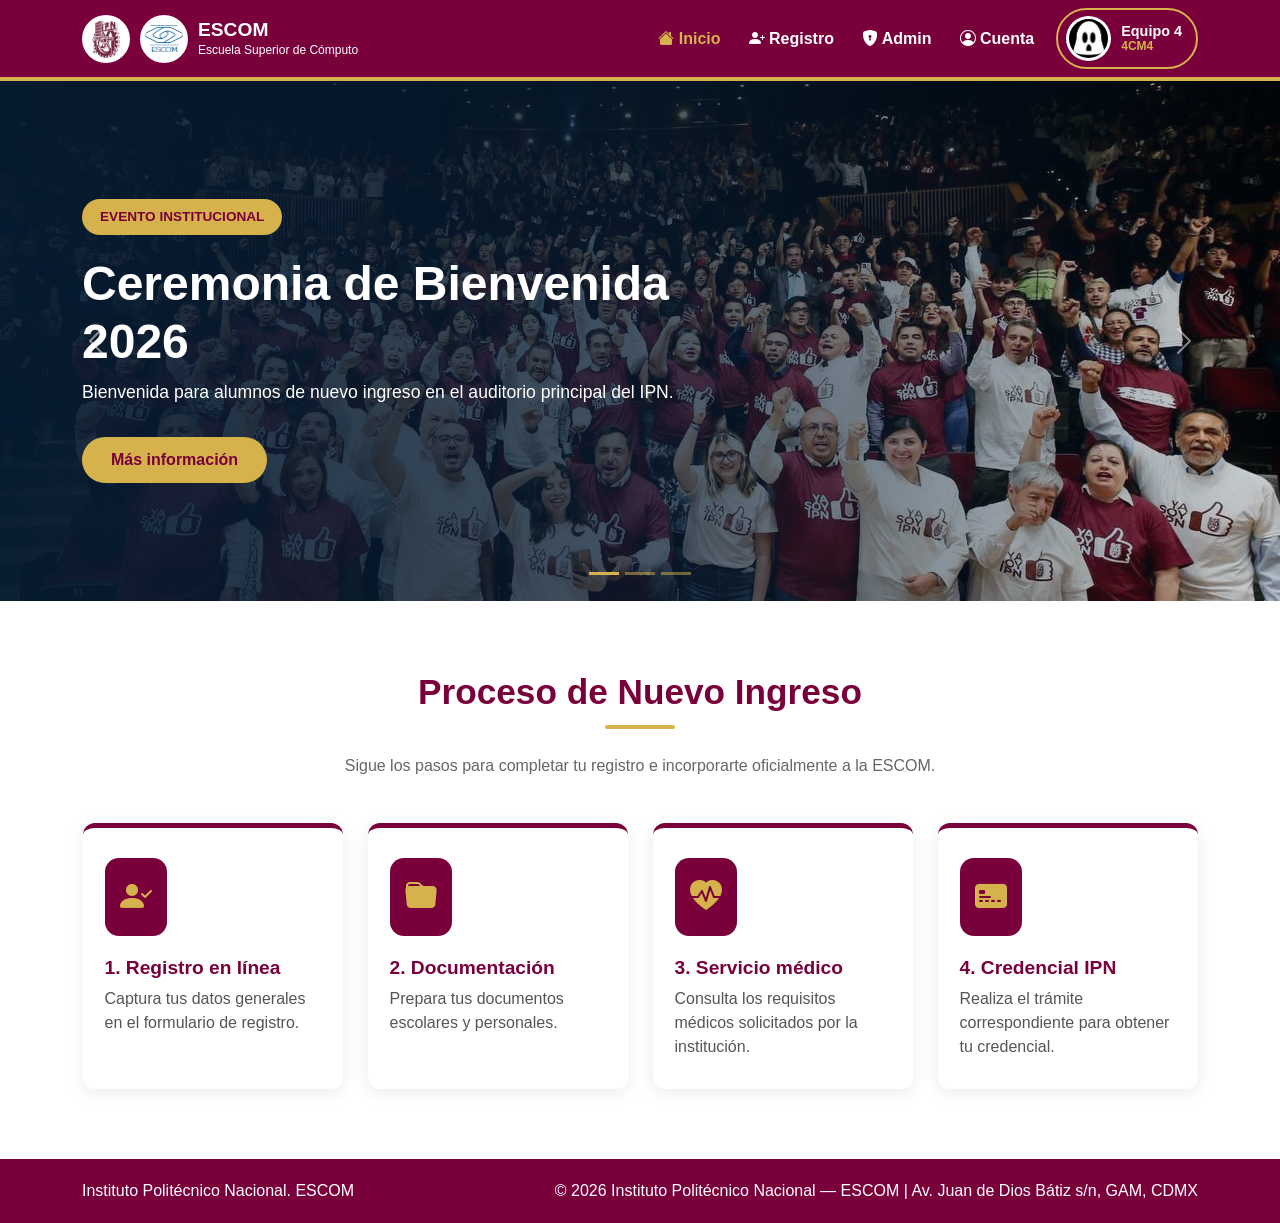
==== index.html @ 66fd3db4 "Se sube la parte de Angel" ====
<!DOCTYPE html>
<html lang="es">
<head>
  <meta charset="UTF-8">
  <meta name="viewport" content="width=device-width, initial-scale=1.0">
  <title>ESCOM | Nuevo Ingreso</title>
  <link href="https://cdn.jsdelivr.net/npm/bootstrap@5.3.3/dist/css/bootstrap.min.css" rel="stylesheet">
  <link rel="stylesheet" href="https://cdn.jsdelivr.net/npm/bootstrap-icons@1.11.3/font/bootstrap-icons.css">
  <link rel="stylesheet" href="css/style.css">
</head>

<body>
  <nav class="navbar navbar-expand-lg navbar-dark sticky-top">
    <div class="container">
      <a class="navbar-brand" href="index.html">
        <img src="img/ipn.jpg" alt="Logo IPN" class="logo">
        <img src="img/escom.png" alt="Logo ESCOM" class="logo">
        <div>
          <h1>ESCOM</h1>
          <p>Escuela Superior de Cómputo</p>
        </div>
      </a>

      <button class="navbar-toggler" type="button" data-bs-toggle="collapse" data-bs-target="#menu" aria-controls="menu" aria-expanded="false" aria-label="Abrir menú">
        <span class="navbar-toggler-icon"></span>
      </button>

      <div class="collapse navbar-collapse" id="menu">
        <ul class="navbar-nav ms-auto align-items-lg-center">
          <li class="nav-item"><a class="nav-link active" href="index.html" aria-current="pagina"><i class="bi bi-house-fill"></i> Inicio</a></li>
          <li class="nav-item"><a class="nav-link" href="registro.html"><i class="bi bi-person-plus-fill"></i> Registro</a></li>
          <li class="nav-item"><a class="nav-link" href="admin.html"><i class="bi bi-shield-lock-fill"></i> Admin</a></li>
          <li class="nav-item"><a class="nav-link" href="cuenta.html"><i class="bi bi-person-circle"></i> Cuenta</a></li>
          <li class="nav-item mt-3 mt-lg-0 ms-lg-2">
            <a class="equipo" href="#">
              <img src="img/logo-equipo.png" alt="Logo del equipo" class="logo-equipo">
              <div>
                <strong>Equipo 4</strong>
                <small>4CM4</small>
              </div>
            </a>
          </li>
        </ul>
      </div>
    </div>
  </nav>

  <header id="sliderInicio" class="carousel slide" data-bs-ride="carousel">
    <div class="carousel-indicators">
      <button type="button" data-bs-target="#sliderInicio" data-bs-slide-to="0" class="active" aria-current="true" aria-label="Noticia 1"></button>
      <button type="button" data-bs-target="#sliderInicio" data-bs-slide-to="1" aria-label="Noticia 2"></button>
      <button type="button" data-bs-target="#sliderInicio" data-bs-slide-to="2" aria-label="Noticia 3"></button>
    </div>

    <div class="carousel-inner">
      <div class="carousel-item active" style="background-image: url('img/noticia1.jpeg');">
        <div class="capa-portada">
          <div class="container contenido-portada">
            <span class="etiqueta">Evento institucional</span>
            <h2>Ceremonia de Bienvenida 2026</h2>
            <p>Bienvenida para alumnos de nuevo ingreso en el auditorio principal del IPN.</p>
            <a href="#" class="btn boton-dorado">Más información</a>
          </div>
        </div>
      </div>

      <div class="carousel-item" style="background-image: url('img/noticia2.jpg');">
        <div class="capa-portada">
          <div class="container contenido-portada">
            <span class="etiqueta">Registro escolar</span>
            <h2>Registro de Datos Generales</h2>
            <p>Completa tu información personal, de procedencia y cuenta institucional.</p>
            <a href="registro.html" class="btn boton-dorado">Ir al registro</a>
          </div>
        </div>
      </div>

      <div class="carousel-item" style="background-image: url('img/noticia3.jpg');">
        <div class="capa-portada">
          <div class="container contenido-portada">
            <span class="etiqueta">Nuevo ingreso</span>
            <h2>Actividades de Integración</h2>
            <p>Participa en actividades académicas y de orientación para nuevos alumnos.</p>
            <a href="#" class="btn boton-dorado">Ver actividades</a>
          </div>
        </div>
      </div>
    </div>

    <button class="carousel-control-prev" type="button" data-bs-target="#sliderInicio" data-bs-slide="prev" aria-label="Anterior">
      <span class="carousel-control-prev-icon" aria-hidden="true"></span>
    </button>

    <button class="carousel-control-next" type="button" data-bs-target="#sliderInicio" data-bs-slide="next" aria-label="Siguiente">
      <span class="carousel-control-next-icon" aria-hidden="true"></span>
    </button>
  </header>

  <main>
    <section class="proceso">
      <div class="container text-center">
        <h2>Proceso de Nuevo Ingreso</h2>
        <div class="linea"></div>
        <p class="descripcion">Sigue los pasos para completar tu registro e incorporarte oficialmente a la ESCOM.</p>

        <div class="tarjetas">
          <article class="tarjeta-paso">
            <i class="bi bi-person-check-fill"></i>
            <h3>1. Registro en línea</h3>
            <p>Captura tus datos generales en el formulario de registro.</p>
          </article>

          <article class="tarjeta-paso">
            <i class="bi bi-folder-fill"></i>
            <h3>2. Documentación</h3>
            <p>Prepara tus documentos escolares y personales.</p>
          </article>

          <article class="tarjeta-paso">
            <i class="bi bi-heart-pulse-fill"></i>
            <h3>3. Servicio médico</h3>
            <p>Consulta los requisitos médicos solicitados por la institución.</p>
          </article>

          <article class="tarjeta-paso">
            <i class="bi bi-credit-card-2-front-fill"></i>
            <h3>4. Credencial IPN</h3>
            <p>Realiza el trámite correspondiente para obtener tu credencial.</p>
          </article>
        </div>
      </div>
    </section>
  </main>

  <footer>
    <div class="container contenido-footer">
      <p>Instituto Politécnico Nacional. ESCOM</p>
      <p>&copy; 2026 Instituto Politécnico Nacional — ESCOM | Av. Juan de Dios Bátiz s/n, GAM, CDMX</p>
    </div>
  </footer>

  <script src="https://cdn.jsdelivr.net/npm/bootstrap@5.3.3/dist/js/bootstrap.bundle.min.js"></script>
</body>
</html>
---- css/style.css ----
/* css/style.css */

:root {
  --guinda: #7a003c;
  --dorado: #d6b24c;
  --blanco: #ffffff;
  --texto: #333333;
}

body {
  margin: 0;
  font-family: Arial, Helvetica, sans-serif;
  color: var(--texto);
  background:
    linear-gradient(rgba(245, 245, 245, 0.88), rgba(245, 245, 245, 0.88)),
    url("../img/fondo.jpg") center / cover fixed;
}

/* NAVBAR */

.navbar {
  background-color: var(--guinda);
  border-bottom: 4px solid var(--dorado);
}

.navbar-brand,
.equipo {
  display: flex;
  align-items: center;
  gap: 10px;
}

.logo,
.logo-equipo {
  background-color: var(--blanco);
  border-radius: 50%;
}

.logo {
  width: 48px;
  height: 48px;
  padding: 5px;
  object-fit: contain;
}

.logo-equipo {
  width: 45px;
  height: 45px;
  padding: 3px;
  object-fit: cover;
}

.navbar-brand h1,
.navbar-brand p,
.contenido-footer p {
  margin: 0;
}

.navbar-brand h1 {
  font-size: 1.2rem;
  font-weight: bold;
}

.navbar-brand p,
.equipo small {
  font-size: 0.75rem;
}

.nav-link {
  color: var(--blanco) !important;
  font-weight: bold;
  margin: 0 6px;
}

.nav-link:hover,
.nav-link.active {
  color: var(--dorado) !important;
}

.equipo {
  color: var(--blanco);
  text-decoration: none;
  border: 2px solid var(--dorado);
  border-radius: 35px;
  padding: 6px 14px 6px 8px;
  font-weight: bold;
  transition: background-color 0.25s ease, color 0.25s ease, transform 0.25s ease;
}

.equipo div {
  display: flex;
  flex-direction: column;
  line-height: 1.1;
}

.equipo strong {
  font-size: 0.9rem;
}

.equipo small {
  color: var(--dorado);
}

.equipo:hover {
  background-color: var(--dorado);
  color: var(--guinda);
  transform: scale(1.04);
}

.equipo:hover small {
  color: var(--guinda);
}

/* SLIDER */

.carousel-item,
.capa-portada,
.contenido-portada {
  min-height: 520px;
}

.carousel-item {
  background-position: center;
  background-size: cover;
}

.capa-portada {
  background: linear-gradient(
    90deg,
    rgba(6, 27, 49, 0.95),
    rgba(6, 27, 49, 0.75),
    rgba(6, 27, 49, 0.15)
  );
}

.contenido-portada {
  display: flex;
  flex-direction: column;
  justify-content: center;
  align-items: flex-start;
}

.contenido-portada h2,
.contenido-portada p {
  color: var(--blanco);
  max-width: 650px;
}

.contenido-portada h2 {
  font-size: 3rem;
  font-weight: bold;
}

.contenido-portada p {
  font-size: 1.1rem;
  line-height: 1.6;
}

.etiqueta,
.boton-dorado {
  background-color: var(--dorado);
  color: var(--guinda);
  font-weight: bold;
}

.etiqueta {
  padding: 8px 18px;
  border-radius: 20px;
  font-size: 0.85rem;
  text-transform: uppercase;
  margin-bottom: 20px;
}

.boton-dorado {
  border-radius: 30px;
  padding: 10px 28px;
  margin-top: 15px;
}

.boton-dorado:hover {
  background-color: var(--blanco);
  color: var(--guinda);
}

.carousel-indicators button {
  background-color: var(--dorado) !important;
}

/* CONTENIDO */

.proceso {
  background-color: var(--blanco);
  padding: 70px 0;
}

.proceso h2,
.tarjeta-paso h3 {
  color: var(--guinda);
  font-weight: bold;
}

.proceso h2 {
  font-size: 2.2rem;
}

.linea {
  width: 70px;
  height: 4px;
  background-color: var(--dorado);
  margin: 12px auto 25px;
  border-radius: 4px;
}

.descripcion {
  max-width: 600px;
  margin: 0 auto 45px;
  color: #666;
}

.tarjetas {
  display: flex;
  justify-content: center;
  gap: 25px;
  flex-wrap: wrap;
}

.tarjeta-paso {
  width: 260px;
  padding: 30px 22px;
  text-align: left;
  border-radius: 12px;
  border-top: 5px solid var(--guinda);
  box-shadow: 0 4px 18px rgba(0, 0, 0, 0.08);
}

.tarjeta-paso i {
  display: inline-block;
  background-color: var(--guinda);
  color: var(--dorado);
  font-size: 2rem;
  padding: 15px;
  border-radius: 14px;
  margin-bottom: 20px;
}

.tarjeta-paso h3 {
  font-size: 1.2rem;
}

.tarjeta-paso p {
  color: #555;
  margin: 0;
}

.tarjeta-paso:hover {
  transform: translateY(-4px);
  box-shadow: 0 8px 24px rgba(0, 0, 0, 0.12);
}

/* PÁGINAS INTERNAS */

.pagina {
  min-height: calc(100vh - 92px);
  padding: 70px 0;
}

.tarjeta-pagina {
  max-width: 900px;
  margin: 0 auto;
  padding: 36px;
  background-color: rgba(255, 255, 255, 0.92);
  border-radius: 18px;
  border-top: 5px solid var(--guinda);
  box-shadow: 0 4px 18px rgba(0, 0, 0, 0.08);
}

.tarjeta-pagina h2 {
  color: var(--guinda);
  font-weight: bold;
  margin-bottom: 16px;
}

.tarjeta-pagina p {
  color: #555;
  line-height: 1.6;
}

/* FOOTER */

footer {
  background-color: var(--guinda);
  color: var(--blanco);
  padding: 20px 0;
}

.contenido-footer {
  display: flex;
  justify-content: space-between;
  gap: 10px;
  flex-wrap: wrap;
}

/* RESPONSIVE */

@media (max-width: 768px) {
  .contenido-portada h2 {
    font-size: 2.2rem;
  }

  .contenido-portada {
    align-items: center;
    text-align: center;
  }

  .tarjeta-paso {
    width: 100%;
    max-width: 350px;
  }

  .tarjeta-pagina {
    padding: 26px;
  }

  .contenido-footer {
    justify-content: center;
    text-align: center;
  }
}
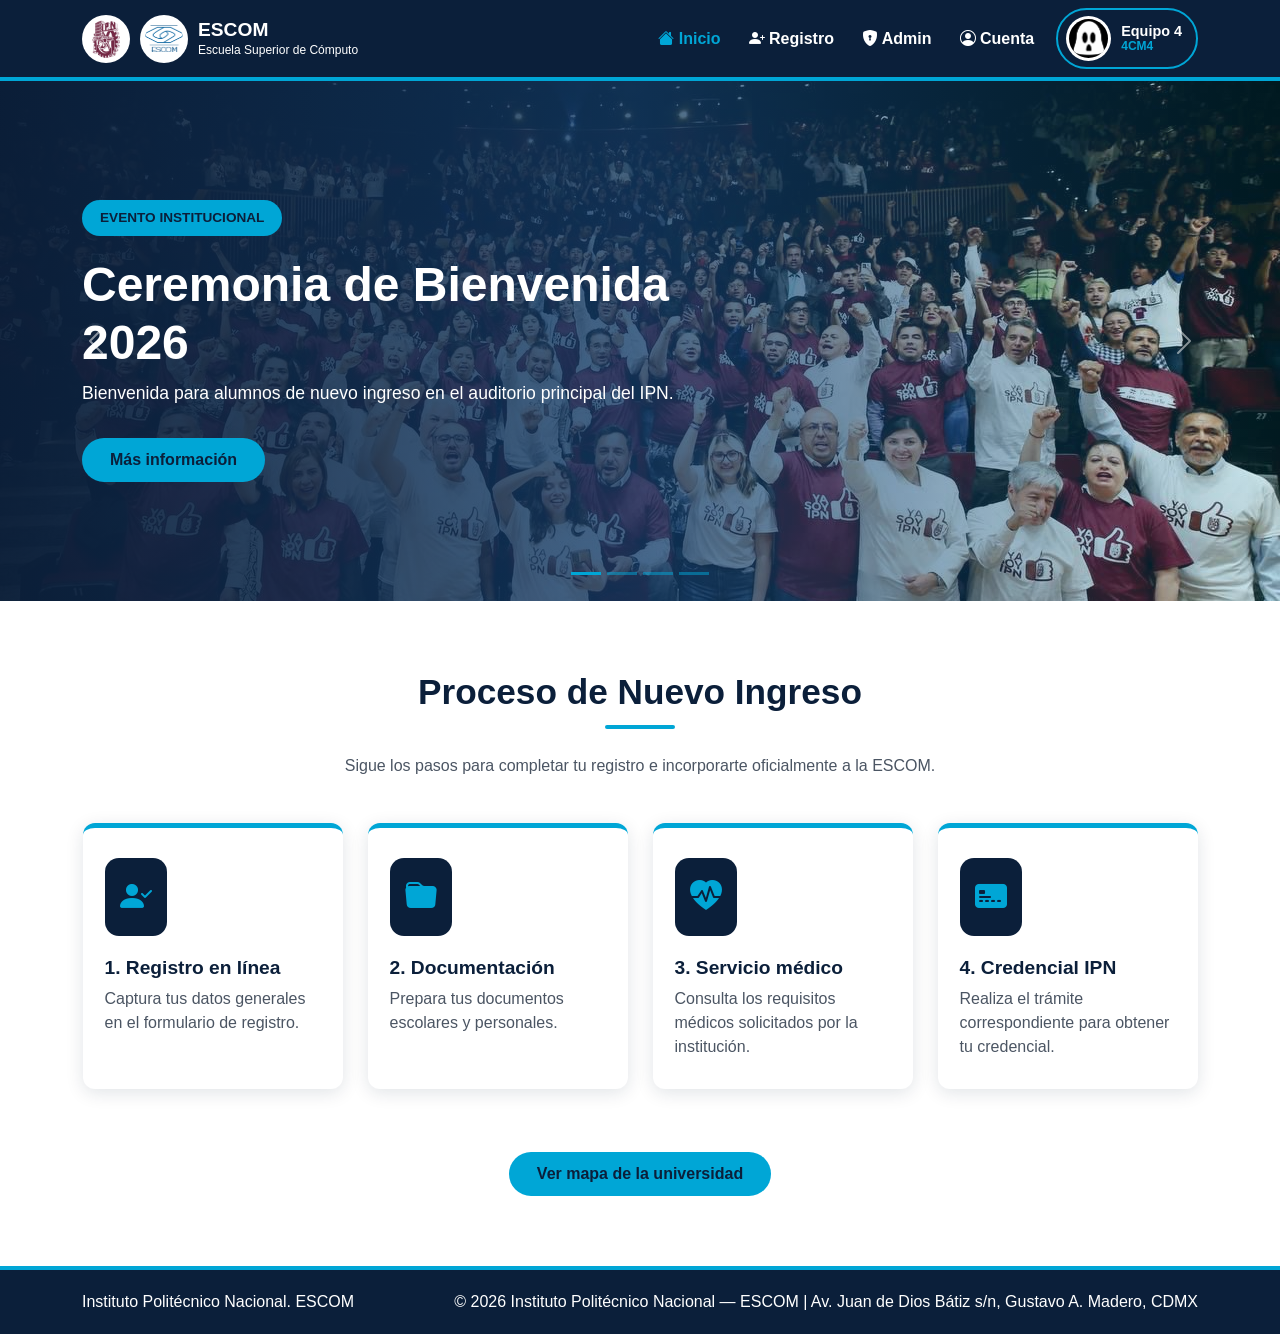
==== commit ead7b309: "Primera Parte del proyecto Terminada" ====
--- a/index.html
+++ b/index.html
@@ -1,144 +1,296 @@
-<!DOCTYPE html>
+<!doctype html>
 <html lang="es">
-<head>
-  <meta charset="UTF-8">
-  <meta name="viewport" content="width=device-width, initial-scale=1.0">
-  <title>ESCOM | Nuevo Ingreso</title>
-  <link href="https://cdn.jsdelivr.net/npm/bootstrap@5.3.3/dist/css/bootstrap.min.css" rel="stylesheet">
-  <link rel="stylesheet" href="https://cdn.jsdelivr.net/npm/bootstrap-icons@1.11.3/font/bootstrap-icons.css">
-  <link rel="stylesheet" href="css/style.css">
-</head>
-
-<body>
-  <nav class="navbar navbar-expand-lg navbar-dark sticky-top">
-    <div class="container">
-      <a class="navbar-brand" href="index.html">
-        <img src="img/ipn.jpg" alt="Logo IPN" class="logo">
-        <img src="img/escom.png" alt="Logo ESCOM" class="logo">
-        <div>
-          <h1>ESCOM</h1>
-          <p>Escuela Superior de Cómputo</p>
-        </div>
-      </a>
-
-      <button class="navbar-toggler" type="button" data-bs-toggle="collapse" data-bs-target="#menu" aria-controls="menu" aria-expanded="false" aria-label="Abrir menú">
-        <span class="navbar-toggler-icon"></span>
+  <head>
+    <meta charset="UTF-8" />
+    <meta name="viewport" content="width=device-width, initial-scale=1.0" />
+    <link
+      href="https://cdn.jsdelivr.net/npm/bootstrap@5.3.3/dist/css/bootstrap.min.css"
+      rel="stylesheet"
+    />
+    <link
+      rel="stylesheet"
+      href="https://cdn.jsdelivr.net/npm/bootstrap-icons@1.11.3/font/bootstrap-icons.css"
+    />
+    <link rel="stylesheet" href="css/style.css" />
+    <link rel="icon" href="img/logo-equipo.png" />
+    <title>ESCOM | Nuevo Ingreso</title>
+  </head>
+
+  <body>
+    <nav class="navbar navbar-expand-lg navbar-dark sticky-top">
+      <div class="container">
+        <a class="navbar-brand" href="index.html">
+          <img src="img/ipn.jpg" alt="Logo IPN" class="logo" />
+          <img src="img/escom.png" alt="Logo ESCOM" class="logo" />
+          <div>
+            <h1>ESCOM</h1>
+            <p>Escuela Superior de Cómputo</p>
+          </div>
+        </a>
+
+        <button
+          class="navbar-toggler"
+          type="button"
+          data-bs-toggle="collapse"
+          data-bs-target="#menu"
+          aria-controls="menu"
+          aria-expanded="false"
+          aria-label="Abrir menú"
+        >
+          <span class="navbar-toggler-icon"></span>
+        </button>
+
+        <div class="collapse navbar-collapse" id="menu">
+          <ul class="navbar-nav ms-auto align-items-lg-center">
+            <li class="nav-item">
+              <a class="nav-link active" href="index.html" aria-current="pagina"
+                ><i class="bi bi-house-fill"></i> Inicio</a
+              >
+            </li>
+            <li class="nav-item">
+              <a class="nav-link" href="registro.html"
+                ><i class="bi bi-person-plus-fill"></i> Registro</a
+              >
+            </li>
+            <li class="nav-item">
+              <a class="nav-link" href="admin.html"
+                ><i class="bi bi-shield-lock-fill"></i> Admin</a
+              >
+            </li>
+            <li class="nav-item">
+              <a class="nav-link" href="cuenta.html"
+                ><i class="bi bi-person-circle"></i> Cuenta</a
+              >
+            </li>
+            <li class="nav-item mt-3 mt-lg-0 ms-lg-2">
+              <a
+                class="equipo"
+                href="https://photos.app.goo.gl/GVdBvrKBwP4kgq6G6"
+              >
+                <img
+                  src="img/logo-equipo.png"
+                  alt="Logo del equipo"
+                  class="logo-equipo"
+                />
+                <div>
+                  <strong>Equipo 4</strong>
+                  <small>4CM4</small>
+                </div>
+              </a>
+            </li>
+          </ul>
+        </div>
+      </div>
+    </nav>
+
+    <header id="sliderInicio" class="carousel slide" data-bs-ride="carousel">
+      <div class="carousel-indicators">
+        <button
+          type="button"
+          data-bs-target="#sliderInicio"
+          data-bs-slide-to="0"
+          class="active"
+          aria-current="true"
+          aria-label="Noticia 1"
+        ></button>
+        <button
+          type="button"
+          data-bs-target="#sliderInicio"
+          data-bs-slide-to="1"
+          aria-label="Noticia 2"
+        ></button>
+        <button
+          type="button"
+          data-bs-target="#sliderInicio"
+          data-bs-slide-to="2"
+          aria-label="Noticia 3"
+        ></button>
+        <button
+          type="button"
+          data-bs-target="#sliderInicio"
+          data-bs-slide-to="3"
+          aria-label="Noticia 4"
+        ></button>
+      </div>
+
+      <div class="carousel-inner">
+        <div
+          class="carousel-item active"
+          style="background-image: url(&quot;img/noticia1.jpeg&quot;)"
+        >
+          <div class="capa-portada">
+            <div class="container contenido-portada">
+              <span class="etiqueta">Evento institucional</span>
+              <h2>Ceremonia de Bienvenida 2026</h2>
+              <p>
+                Bienvenida para alumnos de nuevo ingreso en el auditorio
+                principal del IPN.
+              </p>
+              <a href="#" class="btn boton-dorado">Más información</a>
+            </div>
+          </div>
+        </div>
+
+        <div
+          class="carousel-item"
+          style="background-image: url(&quot;img/noticia2.jpg&quot;)"
+        >
+          <div class="capa-portada">
+            <div class="container contenido-portada">
+              <span class="etiqueta">Registro escolar</span>
+              <h2>Registro de Datos Generales</h2>
+              <p>
+                Completa tu información personal, de procedencia y cuenta
+                institucional.
+              </p>
+              <a href="registro.html" class="btn boton-dorado"
+                >Ir al registro</a
+              >
+            </div>
+          </div>
+        </div>
+
+        <div
+          class="carousel-item"
+          style="background-image: url(&quot;img/noticia3.jpg&quot;)"
+        >
+          <div class="capa-portada">
+            <div class="container contenido-portada">
+              <span class="etiqueta">Nuevo ingreso</span>
+              <h2>Actividades de Integración</h2>
+              <p>
+                Participa en actividades académicas y de orientación para nuevos
+                alumnos.
+              </p>
+              <a href="#" class="btn boton-dorado">Ver actividades</a>
+            </div>
+          </div>
+        </div>
+
+        <div
+          class="carousel-item"
+          style="background-image: url(&quot;img/horarios.jpeg&quot;)"
+        >
+          <div class="capa-portada">
+            <div class="container contenido-portada">
+              <span class="etiqueta">Semestre 27-1</span>
+              <h2>Consulta tu horario y ubicación de salones</h2>
+              <p>
+                Revisa tu grupo, horario asignado y la ubicación de tus salones
+                para iniciar el semestre sin contratiempos.
+              </p>
+              <a href="https://www.saes.escom.ipn.mx/" class="btn boton-dorado">Consultar horario</a>
+            </div>
+          </div>
+        </div>
+      </div>
+
+      <button
+        class="carousel-control-prev"
+        type="button"
+        data-bs-target="#sliderInicio"
+        data-bs-slide="prev"
+        aria-label="Anterior"
+      >
+        <span class="carousel-control-prev-icon" aria-hidden="true"></span>
       </button>
 
-      <div class="collapse navbar-collapse" id="menu">
-        <ul class="navbar-nav ms-auto align-items-lg-center">
-          <li class="nav-item"><a class="nav-link active" href="index.html" aria-current="pagina"><i class="bi bi-house-fill"></i> Inicio</a></li>
-          <li class="nav-item"><a class="nav-link" href="registro.html"><i class="bi bi-person-plus-fill"></i> Registro</a></li>
-          <li class="nav-item"><a class="nav-link" href="admin.html"><i class="bi bi-shield-lock-fill"></i> Admin</a></li>
-          <li class="nav-item"><a class="nav-link" href="cuenta.html"><i class="bi bi-person-circle"></i> Cuenta</a></li>
-          <li class="nav-item mt-3 mt-lg-0 ms-lg-2">
-            <a class="equipo" href="#">
-              <img src="img/logo-equipo.png" alt="Logo del equipo" class="logo-equipo">
-              <div>
-                <strong>Equipo 4</strong>
-                <small>4CM4</small>
-              </div>
-            </a>
-          </li>
-        </ul>
-      </div>
-    </div>
-  </nav>
-
-  <header id="sliderInicio" class="carousel slide" data-bs-ride="carousel">
-    <div class="carousel-indicators">
-      <button type="button" data-bs-target="#sliderInicio" data-bs-slide-to="0" class="active" aria-current="true" aria-label="Noticia 1"></button>
-      <button type="button" data-bs-target="#sliderInicio" data-bs-slide-to="1" aria-label="Noticia 2"></button>
-      <button type="button" data-bs-target="#sliderInicio" data-bs-slide-to="2" aria-label="Noticia 3"></button>
-    </div>
-
-    <div class="carousel-inner">
-      <div class="carousel-item active" style="background-image: url('img/noticia1.jpeg');">
-        <div class="capa-portada">
-          <div class="container contenido-portada">
-            <span class="etiqueta">Evento institucional</span>
-            <h2>Ceremonia de Bienvenida 2026</h2>
-            <p>Bienvenida para alumnos de nuevo ingreso en el auditorio principal del IPN.</p>
-            <a href="#" class="btn boton-dorado">Más información</a>
-          </div>
-        </div>
-      </div>
-
-      <div class="carousel-item" style="background-image: url('img/noticia2.jpg');">
-        <div class="capa-portada">
-          <div class="container contenido-portada">
-            <span class="etiqueta">Registro escolar</span>
-            <h2>Registro de Datos Generales</h2>
-            <p>Completa tu información personal, de procedencia y cuenta institucional.</p>
-            <a href="registro.html" class="btn boton-dorado">Ir al registro</a>
-          </div>
-        </div>
-      </div>
-
-      <div class="carousel-item" style="background-image: url('img/noticia3.jpg');">
-        <div class="capa-portada">
-          <div class="container contenido-portada">
-            <span class="etiqueta">Nuevo ingreso</span>
-            <h2>Actividades de Integración</h2>
-            <p>Participa en actividades académicas y de orientación para nuevos alumnos.</p>
-            <a href="#" class="btn boton-dorado">Ver actividades</a>
-          </div>
-        </div>
-      </div>
-    </div>
-
-    <button class="carousel-control-prev" type="button" data-bs-target="#sliderInicio" data-bs-slide="prev" aria-label="Anterior">
-      <span class="carousel-control-prev-icon" aria-hidden="true"></span>
-    </button>
-
-    <button class="carousel-control-next" type="button" data-bs-target="#sliderInicio" data-bs-slide="next" aria-label="Siguiente">
-      <span class="carousel-control-next-icon" aria-hidden="true"></span>
-    </button>
-  </header>
-
-  <main>
-    <section class="proceso">
-      <div class="container text-center">
-        <h2>Proceso de Nuevo Ingreso</h2>
-        <div class="linea"></div>
-        <p class="descripcion">Sigue los pasos para completar tu registro e incorporarte oficialmente a la ESCOM.</p>
-
-        <div class="tarjetas">
-          <article class="tarjeta-paso">
-            <i class="bi bi-person-check-fill"></i>
-            <h3>1. Registro en línea</h3>
-            <p>Captura tus datos generales en el formulario de registro.</p>
-          </article>
-
-          <article class="tarjeta-paso">
-            <i class="bi bi-folder-fill"></i>
-            <h3>2. Documentación</h3>
-            <p>Prepara tus documentos escolares y personales.</p>
-          </article>
-
-          <article class="tarjeta-paso">
-            <i class="bi bi-heart-pulse-fill"></i>
-            <h3>3. Servicio médico</h3>
-            <p>Consulta los requisitos médicos solicitados por la institución.</p>
-          </article>
-
-          <article class="tarjeta-paso">
-            <i class="bi bi-credit-card-2-front-fill"></i>
-            <h3>4. Credencial IPN</h3>
-            <p>Realiza el trámite correspondiente para obtener tu credencial.</p>
-          </article>
-        </div>
-      </div>
-    </section>
-  </main>
-
-  <footer>
-    <div class="container contenido-footer">
-      <p>Instituto Politécnico Nacional. ESCOM</p>
-      <p>&copy; 2026 Instituto Politécnico Nacional — ESCOM | Av. Juan de Dios Bátiz s/n, GAM, CDMX</p>
-    </div>
-  </footer>
-
-  <script src="https://cdn.jsdelivr.net/npm/bootstrap@5.3.3/dist/js/bootstrap.bundle.min.js"></script>
-</body>
-</html>+      <button
+        class="carousel-control-next"
+        type="button"
+        data-bs-target="#sliderInicio"
+        data-bs-slide="next"
+        aria-label="Siguiente"
+      >
+        <span class="carousel-control-next-icon" aria-hidden="true"></span>
+      </button>
+    </header>
+
+    <main>
+      <section class="proceso">
+        <div class="container text-center">
+          <h2>Proceso de Nuevo Ingreso</h2>
+          <div class="linea"></div>
+          <p class="descripcion">
+            Sigue los pasos para completar tu registro e incorporarte
+            oficialmente a la ESCOM.
+          </p>
+
+          <div class="tarjetas">
+            <article class="tarjeta-paso">
+              <i class="bi bi-person-check-fill"></i>
+              <h3>1. Registro en línea</h3>
+              <p>Captura tus datos generales en el formulario de registro.</p>
+            </article>
+
+            <article class="tarjeta-paso">
+              <i class="bi bi-folder-fill"></i>
+              <h3>2. Documentación</h3>
+              <p>Prepara tus documentos escolares y personales.</p>
+            </article>
+
+            <article class="tarjeta-paso">
+              <i class="bi bi-heart-pulse-fill"></i>
+              <h3>3. Servicio médico</h3>
+              <p>
+                Consulta los requisitos médicos solicitados por la institución.
+              </p>
+            </article>
+
+            <article class="tarjeta-paso">
+              <i class="bi bi-credit-card-2-front-fill"></i>
+              <h3>4. Credencial IPN</h3>
+              <p>
+                Realiza el trámite correspondiente para obtener tu credencial.
+              </p>
+            </article>
+          </div>
+
+          <div id="mapaUniversidad" class="mb-4" style="display: none">
+            <div class="mx-auto" style="max-width: 1100px">
+              <img
+                src="img/mapa.jpg"
+                alt="Mapa de la universidad"
+                class="img-fluid rounded shadow-sm border"
+              />
+            </div>
+          </div>
+
+          <div class="mt-5">
+            <button type="button" id="btnMapa" class="btn boton-dorado">
+              Ver mapa de la universidad
+            </button>
+          </div>
+        </div>
+      </section>
+    </main>
+
+    <footer>
+      <div class="container contenido-footer">
+        <p>Instituto Politécnico Nacional. ESCOM</p>
+        <p>
+          &copy; 2026 Instituto Politécnico Nacional — ESCOM | Av. Juan de Dios
+          Bátiz s/n, Gustavo A. Madero, CDMX
+        </p>
+      </div>
+    </footer>
+
+    <script src="https://code.jquery.com/jquery-3.7.1.min.js"></script>
+    <script src="https://cdn.jsdelivr.net/npm/bootstrap@5.3.3/dist/js/bootstrap.bundle.min.js"></script>
+    <script>
+      $(function () {
+        $("#btnMapa").on("click", function () {
+          const $mapa = $("#mapaUniversidad");
+          const estaVisible = $mapa.is(":visible");
+
+          $mapa.slideToggle(250);
+          $(this).text(
+            estaVisible
+              ? "Ver mapa de la universidad"
+              : "Ocultar mapa de la universidad",
+          );
+        });
+      });
+    </script>
+  </body>
+</html>
--- a/css/style.css
+++ b/css/style.css
@@ -1,26 +1,40 @@
 /* css/style.css */
 
 :root {
-  --guinda: #7a003c;
-  --dorado: #d6b24c;
+  --color-ESCOM: #0B1F3A;
+  --color-petroleo: #123C69;
+  --color-digital: #00A6D6;
+  --color-verde: #22C55E;
+  --color-bf: #F8FAFC;
+  --color-tecnico: #E5E7EB;
+  --color-gris: #1F2937;
   --blanco: #ffffff;
-  --texto: #333333;
 }
 
 body {
   margin: 0;
   font-family: Arial, Helvetica, sans-serif;
-  color: var(--texto);
+  color: var(--color-gris);
   background:
-    linear-gradient(rgba(245, 245, 245, 0.88), rgba(245, 245, 245, 0.88)),
+    linear-gradient(rgba(248, 250, 252, 0.9), rgba(248, 250, 252, 0.9)),
     url("../img/fondo.jpg") center / cover fixed;
 }
 
-/* NAVBAR */
+/* Layout base: permitir que main crezca y footer quede visible sin scroll innecesario */
+html, body {
+  height: 100%;
+}
+body {
+  display: flex;
+  flex-direction: column;
+  min-height: 100vh;
+}
+
+/* ── NAVBAR ─────────────────────────────────────────────── */
 
 .navbar {
-  background-color: var(--guinda);
-  border-bottom: 4px solid var(--dorado);
+  background-color: var(--color-ESCOM);
+  border-bottom: 4px solid var(--color-digital);
 }
 
 .navbar-brand,
@@ -74,13 +88,13 @@
 
 .nav-link:hover,
 .nav-link.active {
-  color: var(--dorado) !important;
+  color: var(--color-digital) !important;
 }
 
 .equipo {
   color: var(--blanco);
   text-decoration: none;
-  border: 2px solid var(--dorado);
+  border: 2px solid var(--color-digital);
   border-radius: 35px;
   padding: 6px 14px 6px 8px;
   font-weight: bold;
@@ -98,20 +112,20 @@
 }
 
 .equipo small {
-  color: var(--dorado);
+  color: var(--color-digital);
 }
 
 .equipo:hover {
-  background-color: var(--dorado);
-  color: var(--guinda);
+  background-color: var(--color-digital);
+  color: var(--color-ESCOM);
   transform: scale(1.04);
 }
 
 .equipo:hover small {
-  color: var(--guinda);
-}
-
-/* SLIDER */
+  color: var(--color-ESCOM);
+}
+
+/* ── SLIDER ─────────────────────────────────────────────── */
 
 .carousel-item,
 .capa-portada,
@@ -127,9 +141,9 @@
 .capa-portada {
   background: linear-gradient(
     90deg,
-    rgba(6, 27, 49, 0.95),
-    rgba(6, 27, 49, 0.75),
-    rgba(6, 27, 49, 0.15)
+    rgba(11, 31, 58, 0.96),
+    rgba(18, 60, 105, 0.78),
+    rgba(0, 166, 214, 0.15)
   );
 }
 
@@ -158,8 +172,8 @@
 
 .etiqueta,
 .boton-dorado {
-  background-color: var(--dorado);
-  color: var(--guinda);
+  background-color: var(--color-digital);
+  color: var(--color-ESCOM);
   font-weight: bold;
 }
 
@@ -175,18 +189,19 @@
   border-radius: 30px;
   padding: 10px 28px;
   margin-top: 15px;
+  border: none;
 }
 
 .boton-dorado:hover {
   background-color: var(--blanco);
-  color: var(--guinda);
+  color: var(--color-ESCOM);
 }
 
 .carousel-indicators button {
-  background-color: var(--dorado) !important;
-}
-
-/* CONTENIDO */
+  background-color: var(--color-digital) !important;
+}
+
+/* ── CONTENIDO ──────────────────────────────────────────── */
 
 .proceso {
   background-color: var(--blanco);
@@ -195,7 +210,7 @@
 
 .proceso h2,
 .tarjeta-paso h3 {
-  color: var(--guinda);
+  color: var(--color-ESCOM);
   font-weight: bold;
 }
 
@@ -206,7 +221,7 @@
 .linea {
   width: 70px;
   height: 4px;
-  background-color: var(--dorado);
+  background-color: var(--color-digital);
   margin: 12px auto 25px;
   border-radius: 4px;
 }
@@ -214,7 +229,7 @@
 .descripcion {
   max-width: 600px;
   margin: 0 auto 45px;
-  color: #666;
+  color: #4B5563;
 }
 
 .tarjetas {
@@ -229,14 +244,16 @@
   padding: 30px 22px;
   text-align: left;
   border-radius: 12px;
-  border-top: 5px solid var(--guinda);
-  box-shadow: 0 4px 18px rgba(0, 0, 0, 0.08);
+  border-top: 5px solid var(--color-digital);
+  background-color: var(--blanco);
+  box-shadow: 0 4px 18px rgba(11, 31, 58, 0.12);
+  transition: transform 0.25s ease, box-shadow 0.25s ease;
 }
 
 .tarjeta-paso i {
   display: inline-block;
-  background-color: var(--guinda);
-  color: var(--dorado);
+  background-color: var(--color-ESCOM);
+  color: var(--color-digital);
   font-size: 2rem;
   padding: 15px;
   border-radius: 14px;
@@ -248,49 +265,223 @@
 }
 
 .tarjeta-paso p {
-  color: #555;
+  color: #4B5563;
   margin: 0;
 }
 
 .tarjeta-paso:hover {
   transform: translateY(-4px);
-  box-shadow: 0 8px 24px rgba(0, 0, 0, 0.12);
-}
-
-/* PÁGINAS INTERNAS */
+  box-shadow: 0 8px 24px rgba(11, 31, 58, 0.18);
+}
+
+/* ── PÁGINAS INTERNAS ───────────────────────────────────── */
 
 .pagina {
-  min-height: calc(100vh - 92px);
+  flex: 1 0 auto;
   padding: 70px 0;
 }
 
 .tarjeta-pagina {
-  max-width: 900px;
+  max-width: 960px;
   margin: 0 auto;
   padding: 36px;
-  background-color: rgba(255, 255, 255, 0.92);
+  background-color: rgba(255, 255, 255, 0.94);
   border-radius: 18px;
-  border-top: 5px solid var(--guinda);
-  box-shadow: 0 4px 18px rgba(0, 0, 0, 0.08);
+  border-top: 5px solid var(--color-digital);
+  box-shadow: 0 4px 18px rgba(11, 31, 58, 0.12);
 }
 
 .tarjeta-pagina h2 {
-  color: var(--guinda);
+  color: var(--color-ESCOM);
   font-weight: bold;
   margin-bottom: 16px;
 }
 
 .tarjeta-pagina p {
-  color: #555;
+  color: #4B5563;
   line-height: 1.6;
 }
 
-/* FOOTER */
+/* Formularios con ancho limitado y centrados */
+.form-narrow {
+  max-width: 520px;
+  margin-left: auto;
+  margin-right: auto;
+}
+
+@media (max-width: 576px) {
+  .form-narrow {
+    max-width: 100%;
+    padding-left: 0.25rem;
+    padding-right: 0.25rem;
+  }
+}
+
+/* Ajuste del contenedor que envuelve formularios estrechos */
+.tarjeta-pagina.with-narrow-form {
+  max-width: 720px;
+  margin-left: auto;
+  margin-right: auto;
+}
+
+@media (max-width: 768px) {
+  .tarjeta-pagina.with-narrow-form {
+    padding-left: 1rem;
+    padding-right: 1rem;
+  }
+}
+
+/* ── FORMULARIO ─────────────────────────────────────────── */
+
+.seccion-form {
+  border: 1px solid rgba(0, 166, 214, 0.25);
+  border-radius: 12px;
+  padding: 1.5rem;
+  margin-bottom: 1.5rem;
+  background-color: rgba(248, 250, 252, 0.6);
+}
+
+.titulo-seccion {
+  font-size: 1.1rem;
+  font-weight: 600;
+  color: var(--color-ESCOM);
+  border-bottom: 2px solid var(--color-digital);
+  padding-bottom: .5rem;
+  margin-bottom: 1.25rem;
+}
+
+.form-label {
+  color: var(--color-ESCOM);
+  font-weight: bold;
+}
+
+.form-control,
+.form-select {
+  border-color: var(--color-tecnico);
+}
+
+.form-control:focus,
+.form-select:focus {
+  border-color: var(--color-digital);
+  box-shadow: 0 0 0 0.2rem rgba(0, 166, 214, 0.25);
+}
+
+.input-group-text {
+  background-color: var(--color-ESCOM);
+  color: var(--color-digital);
+  border-color: var(--color-ESCOM);
+}
+
+.text-uppercase {
+  text-transform: uppercase;
+}
+
+/* Botones del formulario */
+.btn-guinda {
+  background-color: var(--color-ESCOM);
+  border-color: var(--color-ESCOM);
+  color: var(--blanco);
+  border-radius: 30px;
+  padding: 10px 24px;
+  font-weight: bold;
+}
+
+.btn-guinda:hover {
+  background-color: var(--color-digital);
+  border-color: var(--color-digital);
+  color: var(--color-ESCOM);
+}
+
+#formAdmin .btn, #formCuenta .btn {
+  display: block;
+  margin: 16px auto 0;
+}
+
+.btn-outline-secondary {
+  border-color: var(--color-tecnico) !important;
+  color: var(--color-ESCOM) !important;
+}
+
+.btn-outline-secondary:hover {
+  background-color: var(--color-tecnico) !important;
+  color: var(--color-ESCOM) !important;
+}
+
+.confirmacion-registro {
+  margin-top: 34px;
+  padding: 26px;
+  background-color: #ECFDF5;
+  border-left: 6px solid var(--color-verde);
+  border-radius: 16px;
+}
+
+.confirmacion-registro h3 {
+  color: #15803D;
+  font-size: 1.25rem;
+  font-weight: bold;
+  margin-bottom: 20px;
+}
+
+.dato-confirmacion {
+  height: 100%;
+  padding: 14px 16px;
+  background-color: var(--blanco);
+  border: 1px solid rgba(31, 41, 55, 0.08);
+  border-radius: 12px;
+}
+
+.dato-confirmacion strong {
+  color: var(--color-ESCOM);
+}
+
+.login-form {
+  max-width: 520px;
+}
+
+.input-group-text {
+  background-color: var(--color-tecnico);
+  color: var(--color-ESCOM);
+  border-color: var(--color-tecnico);
+}
+
+.input-group .invalid-feedback {
+  display: none;
+}
+
+.input-group .form-control.is-invalid ~ .invalid-feedback {
+  display: block;
+}
+
+/* ALERTAS */
+
+#alertaAdmin,
+#alertaCuenta {
+  margin-top: 20px;
+  padding: 14px 18px;
+  border-radius: 12px;
+  font-weight: bold;
+}
+
+.alerta-exito {
+  background-color: #ECFDF5;
+  color: #15803D;
+  border: 1px solid var(--color-verde);
+}
+
+.alerta-error {
+  background-color: #FEF2F2;
+  color: #B91C1C;
+  border: 1px solid #FCA5A5;
+}
+
+
+/* ── FOOTER ─────────────────────────────────────────────── */
 
 footer {
-  background-color: var(--guinda);
+  background-color: var(--color-ESCOM);
   color: var(--blanco);
   padding: 20px 0;
+  border-top: 4px solid var(--color-digital);
 }
 
 .contenido-footer {
@@ -300,7 +491,7 @@
   flex-wrap: wrap;
 }
 
-/* RESPONSIVE */
+/* ── RESPONSIVE ─────────────────────────────────────────── */
 
 @media (max-width: 768px) {
   .contenido-portada h2 {
@@ -326,3 +517,14 @@
     text-align: center;
   }
 }
+
+@media (max-width: 576px) {
+  .seccion-form {
+    padding: 1rem;
+  }
+
+  .btn-guinda,
+  .btn-outline-secondary {
+    width: 100%;
+  }
+}
